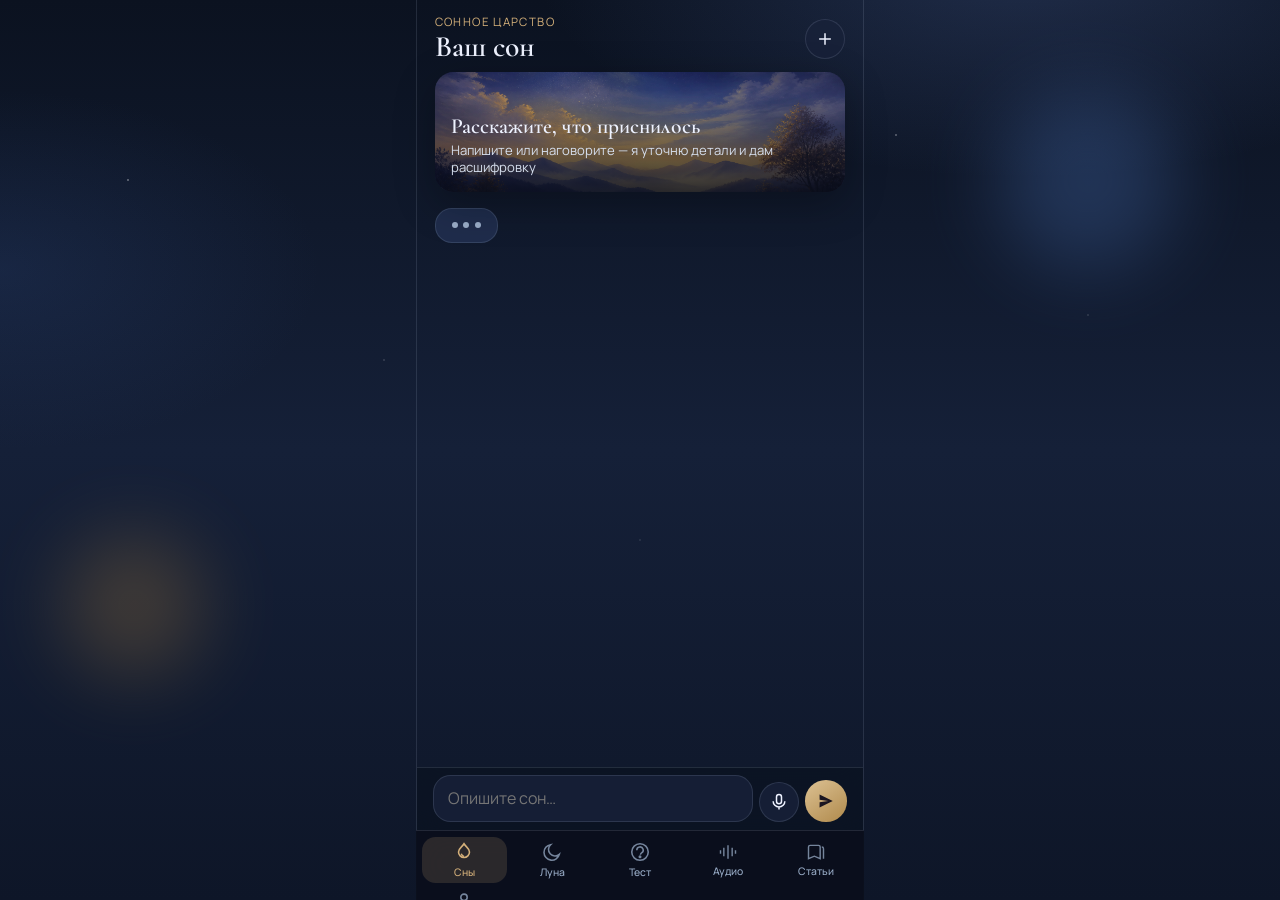
==== index.html @ dc6dcb94 "Add files via upload" ====
<!DOCTYPE html>
<html lang="ru">
<head>
  <meta charset="UTF-8" />
  <meta name="viewport" content="width=device-width, initial-scale=1, viewport-fit=cover" />
  <meta name="theme-color" content="#121a2e" />
  <meta name="description" content="Сонное царство — расшифровка снов, лунный календарь, тесты и советы" />
  <meta name="apple-mobile-web-app-capable" content="yes" />
  <meta name="apple-mobile-web-app-status-bar-style" content="black-translucent" />
  <meta name="apple-mobile-web-app-title" content="Сонное царство" />
  <meta name="yandex-verification" content="ftziq42ld1k3nnz1" />
  <link rel="manifest" href="manifest.json" />
  <link rel="icon" type="image/svg+xml" href="icons/icon.svg" />
  <link rel="icon" type="image/svg+xml" href="icon.svg" />
  <link rel="apple-touch-icon" href="icons/icon-192.png" />
  <link rel="apple-touch-icon" href="icon-192.png" />
  <link rel="preconnect" href="https://fonts.googleapis.com" />
  <link rel="preconnect" href="https://fonts.gstatic.com" crossorigin />
  <link href="https://fonts.googleapis.com/css2?family=Cormorant+Garamond:ital,wght@0,500;0,600;1,500&family=Manrope:wght@400;500;600;700&display=swap" rel="stylesheet" />
  <link rel="stylesheet" href="styles.css" />
  <title>Сонное царство</title>
</head>
<body>
  <!-- Яндекс Дистрибуция: подтверждение площадки -->
  <p class="yandex-verify" hidden>ftziq42ld1k3nnz1</p>
  <div class="sky" aria-hidden="true">
    <div class="glow glow-a"></div>
    <div class="glow glow-b"></div>
    <div class="stars"></div>
  </div>

  <div id="app" class="app">
    <!-- HOME / DREAMS -->
    <section class="view active" id="view-dreams" data-view="dreams">
      <header class="page-head">
        <div>
          <p class="eyebrow">Сонное царство</p>
          <h1 class="page-title">Ваш сон</h1>
        </div>
        <button type="button" class="icon-btn" id="btn-new-dream" aria-label="Новый сон" title="Новый сон">
          <svg viewBox="0 0 24 24" width="20" height="20" fill="none" stroke="currentColor" stroke-width="1.8"><path d="M12 5v14M5 12h14"/></svg>
        </button>
      </header>

      <div class="hero-banner">
        <img src="images/hero-dreams.png" alt="" class="hero-img" onerror="this.onerror=null;this.src='hero-dreams.png'" />
        <div class="hero-copy">
          <h2>Расскажите, что приснилось</h2>
          <p>Напишите или наговорите — я уточню детали и дам расшифровку</p>
        </div>
      </div>

      <div class="chat" id="chat" role="log" aria-live="polite"></div>

      <div class="composer" id="dream-composer">
        <div class="composer-inner">
          <textarea id="input" rows="1" placeholder="Опишите сон…" enterkeyhint="send" autocomplete="off"></textarea>
          <button type="button" class="icon-btn mic" id="btn-mic" aria-label="Голосовой ввод">
            <svg viewBox="0 0 24 24" width="20" height="20" fill="none" stroke="currentColor" stroke-width="1.8">
              <rect x="9" y="3" width="6" height="11" rx="3"/>
              <path d="M5 11a7 7 0 0 0 14 0M12 18v3"/>
            </svg>
          </button>
          <button type="button" class="send" id="btn-send" aria-label="Отправить">
            <svg viewBox="0 0 24 24" width="18" height="18" fill="currentColor"><path d="M3.4 20.6 21 12 3.4 3.4l.1 6.8L15 12 3.5 13.8z"/></svg>
          </button>
        </div>
      </div>
    </section>

    <!-- MOON -->
    <section class="view" id="view-moon" data-view="moon">
      <header class="page-head">
        <div>
          <p class="eyebrow">Сонное царство</p>
          <h1 class="page-title">Луна сегодня</h1>
        </div>
      </header>
      <div class="scroll-pad" id="moon-root"></div>
    </section>

    <!-- QUIZ -->
    <section class="view" id="view-quiz" data-view="quiz">
      <header class="page-head">
        <div>
          <p class="eyebrow">Игра и расчёт</p>
          <h1 class="page-title">Тест и сон</h1>
        </div>
      </header>
      <div class="scroll-pad" id="quiz-root"></div>
    </section>

    <!-- MEDITATIONS -->
    <section class="view" id="view-meditate" data-view="meditate">
      <header class="page-head">
        <div>
          <p class="eyebrow">Звук ко сну</p>
          <h1 class="page-title">Медитации</h1>
        </div>
      </header>
      <div class="scroll-pad" id="meditate-root"></div>
    </section>

    <!-- ARTICLES -->
    <section class="view" id="view-articles" data-view="articles">
      <header class="page-head">
        <div>
          <p class="eyebrow">Полезно знать</p>
          <h1 class="page-title">Статьи</h1>
        </div>
      </header>
      <div class="scroll-pad" id="articles-root"></div>
    </section>

    <!-- PROFILE -->
    <section class="view" id="view-profile" data-view="profile">
      <header class="page-head">
        <div>
          <p class="eyebrow">Настройки</p>
          <h1 class="page-title">Профиль</h1>
        </div>
      </header>
      <div class="scroll-pad" id="profile-root"></div>
    </section>
  </div>

  <nav class="tabbar" aria-label="Главное меню">
    <button type="button" class="tab active" data-nav="dreams" aria-current="page">
      <svg viewBox="0 0 24 24" width="22" height="22" fill="none" stroke="currentColor" stroke-width="1.7"><path d="M12 3c-2 3.5-6 5-6 9a6 6 0 0 0 12 0c0-4-4-5.5-6-9z"/><path d="M9 14c.5 1.5 1.5 2.5 3 3"/></svg>
      <span>Сны</span>
    </button>
    <button type="button" class="tab" data-nav="moon">
      <svg viewBox="0 0 24 24" width="22" height="22" fill="none" stroke="currentColor" stroke-width="1.7"><path d="M20 14.5A8.5 8.5 0 1 1 10.5 4 7 7 0 0 0 20 14.5z"/></svg>
      <span>Луна</span>
    </button>
    <button type="button" class="tab" data-nav="quiz">
      <svg viewBox="0 0 24 24" width="22" height="22" fill="none" stroke="currentColor" stroke-width="1.7"><circle cx="12" cy="12" r="9"/><path d="M8.5 10a3.5 3.5 0 1 1 5.2 3c-.8.6-1.2 1-1.2 2"/><circle cx="12" cy="17.2" r="0.8" fill="currentColor"/></svg>
      <span>Тест</span>
    </button>
    <button type="button" class="tab" data-nav="meditate">
      <svg viewBox="0 0 24 24" width="20" height="20" fill="none" stroke="currentColor" stroke-width="1.7"><path d="M3 10v4M7 7v10M12 4v16M17 7v10M21 10v4"/></svg>
      <span>Аудио</span>
    </button>
    <button type="button" class="tab" data-nav="articles">
      <svg viewBox="0 0 24 24" width="20" height="20" fill="none" stroke="currentColor" stroke-width="1.7"><path d="M5 4h10a2 2 0 0 1 2 2v14l-7-3-7 3V6a2 2 0 0 1 2-2z"/><path d="M19 6h0a2 2 0 0 1 2 2v12"/></svg>
      <span>Статьи</span>
    </button>
    <button type="button" class="tab" data-nav="profile">
      <svg viewBox="0 0 24 24" width="22" height="22" fill="none" stroke="currentColor" stroke-width="1.7"><circle cx="12" cy="8" r="3.5"/><path d="M5 19a7 7 0 0 1 14 0"/></svg>
      <span>Профиль</span>
    </button>
  </nav>

  <div class="toast" id="toast" hidden role="status"></div>
  <div class="sheet" id="sheet" hidden>
    <div class="sheet-backdrop" data-close-sheet></div>
    <div class="sheet-panel" role="dialog" aria-modal="true">
      <div class="sheet-handle"></div>
      <div id="sheet-body"></div>
    </div>
  </div>

  <script>
    (function () {
      var files = [
        ["data/dreams.js", "dreams.js"],
        ["data/articles.js", "articles.js"],
        ["data/affiliates.js", "affiliates.js"],
        ["data/meditations.js", "meditations.js"],
        ["data/quiz.js", "quiz.js"],
        ["data/sleep-calc.js", "sleep-calc.js"],
        ["data/moon-tips.js", "moon-tips.js"],
        ["js/storage.js", "storage.js"],
        ["js/moon.js", "moon.js"],
        ["js/notifications.js", "notifications.js"],
        ["js/engine.js", "engine.js"],
        ["js/app.js", "app.js"]
      ];
      function load(i) {
        if (i >= files.length) return;
        var list = files[i];
        var k = 0;
        function tryNext() {
          if (k >= list.length) return;
          var s = document.createElement("script");
          s.src = list[k++];
          s.onload = function () { load(i + 1); };
          s.onerror = tryNext;
          document.body.appendChild(s);
        }
        tryNext();
      }
      load(0);
    })();
  </script>
</body>
</html>
---- styles.css ----
:root {
  --bg: #0e1526;
  --bg-elev: rgba(24, 34, 58, 0.88);
  --line: rgba(210, 224, 255, 0.12);
  --text: #eef2ff;
  --muted: #9aadc8;
  --accent: #d4b07a;
  --accent-2: #7eb3c9;
  --accent-soft: rgba(212, 176, 122, 0.16);
  --bot: rgba(32, 46, 78, 0.94);
  --user: rgba(212, 176, 122, 0.2);
  --ok: #8fbf9a;
  --danger: #e09a9a;
  --tab-h: 4.35rem;
  --safe-b: env(safe-area-inset-bottom, 0px);
  --safe-t: env(safe-area-inset-top, 0px);
  --font-d: "Cormorant Garamond", Georgia, serif;
  --font-b: "Manrope", "Segoe UI", sans-serif;
  --radius: 1.15rem;
  --shadow: 0 12px 40px rgba(0, 0, 0, 0.28);
}

*, *::before, *::after { box-sizing: border-box; }
html, body { height: 100%; margin: 0; }
body {
  font-family: var(--font-b);
  color: var(--text);
  background: var(--bg);
  overflow: hidden;
}

.sky {
  position: fixed; inset: 0; z-index: -1;
  background:
    radial-gradient(ellipse 70% 45% at 80% -5%, rgba(90, 120, 190, 0.28), transparent 55%),
    radial-gradient(ellipse 50% 40% at 0% 30%, rgba(50, 80, 140, 0.22), transparent 50%),
    linear-gradient(180deg, #0b1220, #152038 50%, #0e1628);
}
.glow {
  position: absolute; border-radius: 50%; filter: blur(40px); opacity: 0.4;
  animation: drift 14s ease-in-out infinite alternate;
}
.glow-a { width: 180px; height: 180px; background: #3d5f9a; top: 10%; right: 8%; }
.glow-b { width: 140px; height: 140px; background: #8a6b3d; bottom: 25%; left: 5%; animation-delay: -4s; }
.stars {
  position: absolute; inset: 0;
  background-image:
    radial-gradient(1.5px 1.5px at 10% 20%, #fff8, transparent),
    radial-gradient(1px 1px at 30% 40%, #fff6, transparent),
    radial-gradient(1.5px 1.5px at 70% 15%, #fff7, transparent),
    radial-gradient(1px 1px at 85% 35%, #fff5, transparent),
    radial-gradient(1px 1px at 50% 60%, #fff4, transparent);
  animation: twinkle 7s ease-in-out infinite alternate;
}
@keyframes twinkle { from { opacity: .5; } to { opacity: 1; } }
@keyframes drift { from { transform: translateY(0); } to { transform: translateY(18px); } }
@keyframes rise { from { opacity: 0; transform: translateY(10px); } to { opacity: 1; transform: none; } }

.app {
  height: 100dvh;
  padding-top: var(--safe-t);
  padding-bottom: calc(var(--tab-h) + var(--safe-b));
  position: relative;
}

.view {
  display: none;
  height: 100%;
  flex-direction: column;
  animation: rise .35s ease;
}
.view.active { display: flex; }

.page-head {
  display: flex; align-items: center; justify-content: space-between;
  gap: 1rem; padding: .85rem 1.1rem .5rem;
}
.eyebrow {
  margin: 0; color: var(--accent); font-size: .72rem;
  letter-spacing: .12em; text-transform: uppercase;
}
.page-title {
  margin: .15rem 0 0; font-family: var(--font-d);
  font-size: 1.85rem; font-weight: 600; line-height: 1.1;
}

.scroll-pad {
  flex: 1; overflow-y: auto; -webkit-overflow-scrolling: touch;
  padding: .4rem 1.1rem 1.5rem;
}

.icon-btn {
  appearance: none; border: 1px solid var(--line); background: var(--bg-elev);
  color: var(--text); width: 2.5rem; height: 2.5rem; border-radius: 50%;
  display: grid; place-items: center; cursor: pointer;
  transition: .15s transform, .2s border-color, .2s background;
}
.icon-btn:active { transform: scale(.96); }
.icon-btn.recording {
  border-color: var(--danger); background: rgba(180,70,70,.25); color: #ffc9c9;
}

.hero-banner {
  position: relative; margin: 0 1.1rem .75rem; border-radius: var(--radius);
  overflow: hidden; min-height: 7.5rem; box-shadow: var(--shadow);
  flex-shrink: 0;
}
.hero-img {
  width: 100%; height: 7.5rem; object-fit: cover; display: block;
  filter: saturate(1.05) brightness(.85);
}
.hero-copy {
  position: absolute; inset: 0; display: flex; flex-direction: column;
  justify-content: flex-end; padding: .9rem 1rem;
  background: linear-gradient(transparent 20%, rgba(8,12,24,.82));
}
.hero-copy h2 {
  margin: 0; font-family: var(--font-d); font-size: 1.35rem; font-weight: 600;
}
.hero-copy p { margin: .2rem 0 0; color: #d5deed; font-size: .82rem; line-height: 1.35; }

.chat {
  flex: 1; overflow-y: auto; padding: .25rem 1.1rem .75rem;
  display: flex; flex-direction: column; gap: .75rem;
}
.msg {
  max-width: min(92%, 34rem); padding: .8rem .95rem; border-radius: 1.05rem;
  line-height: 1.55; font-size: .93rem; white-space: pre-wrap; word-break: break-word;
  animation: rise .3s ease;
}
.msg.bot {
  align-self: flex-start; background: var(--bot); border: 1px solid var(--line);
  border-bottom-left-radius: .3rem;
}
.msg.user {
  align-self: flex-end; background: var(--user);
  border: 1px solid rgba(212,176,122,.28); border-bottom-right-radius: .3rem;
}
.msg.reading {
  border-color: rgba(212,176,122,.4);
  background: linear-gradient(160deg, rgba(42,58,96,.96), rgba(28,40,68,.96));
}
.choice-row {
  display: flex; flex-wrap: wrap; gap: .45rem;
  align-self: flex-start; max-width: min(92%, 34rem);
  animation: rise .3s ease;
}
.choice-btn {
  appearance: none; border: 1px solid rgba(212,176,122,.4);
  background: var(--accent-soft); color: var(--accent);
  border-radius: 999px; padding: .55rem 1rem;
  font: inherit; font-size: .88rem; font-weight: 600; cursor: pointer;
}
.choice-btn:active { transform: scale(.97); }
.dream-art { max-width: min(92%, 34rem); }
.dream-art-img {
  display: block; width: 100%; border-radius: .9rem; margin-top: .45rem;
  aspect-ratio: 1; object-fit: cover;
}
.art-note {
  margin: .55rem 0 0; color: var(--muted); font-size: .75rem;
}
.msg .label {
  display: block; font-family: var(--font-d); color: var(--accent);
  font-size: 1.1rem; margin-bottom: .35rem;
}
.typing {
  align-self: flex-start; display: flex; gap: .35rem; padding: .85rem 1rem;
  background: var(--bot); border: 1px solid var(--line); border-radius: 1.05rem;
}
.typing span {
  width: .38rem; height: .38rem; border-radius: 50%; background: var(--muted);
  animation: bounce 1.2s infinite ease-in-out;
}
.typing span:nth-child(2) { animation-delay: .15s; }
.typing span:nth-child(3) { animation-delay: .3s; }
@keyframes bounce {
  0%,80%,100% { transform: none; opacity: .4; }
  40% { transform: translateY(-4px); opacity: 1; }
}

.composer {
  flex-shrink: 0; padding: .45rem 1rem .55rem;
  border-top: 1px solid var(--line);
  background: rgba(11,18,32,.72); backdrop-filter: blur(12px);
}
.composer-inner {
  display: grid; grid-template-columns: 1fr auto auto; gap: .4rem; align-items: end;
}
#input {
  width: 100%; resize: none; max-height: 7.5rem; min-height: 2.6rem;
  padding: .7rem .85rem; border-radius: 1.1rem; border: 1px solid var(--line);
  background: var(--bg-elev); color: var(--text); font: inherit; outline: none;
}
#input:focus { border-color: rgba(212,176,122,.5); }
.send {
  appearance: none; border: none; width: 2.6rem; height: 2.6rem; border-radius: 50%;
  background: linear-gradient(145deg, #dcc193, #b08a4c); color: #1a1520;
  display: grid; place-items: center; cursor: pointer;
}
.send:disabled { opacity: .45; }

/* Cards */
.card {
  background: var(--bg-elev); border: 1px solid var(--line);
  border-radius: var(--radius); overflow: hidden; margin-bottom: .85rem;
  box-shadow: var(--shadow);
}
.card-media { width: 100%; height: 9.5rem; object-fit: cover; display: block; }
.card-body { padding: 1rem 1.05rem 1.1rem; }
.card-body h3 {
  margin: 0; font-family: var(--font-d); font-size: 1.35rem; font-weight: 600;
}
.card-body p { margin: .4rem 0 0; color: var(--muted); font-size: .88rem; line-height: 1.45; }

.moon-hero {
  display: grid; grid-template-columns: 1fr 1.1fr; gap: .9rem; align-items: center;
}
.moon-hero img {
  width: 100%; aspect-ratio: 1; object-fit: cover; border-radius: 1rem;
}
.stat-grid {
  display: grid; grid-template-columns: 1fr 1fr; gap: .55rem; margin-top: .85rem;
}
.stat {
  background: rgba(255,255,255,.04); border: 1px solid var(--line);
  border-radius: .9rem; padding: .7rem .75rem;
}
.stat b { display: block; font-family: var(--font-d); font-size: 1.2rem; color: var(--accent); }
.stat span { color: var(--muted); font-size: .75rem; }

.tip-list { display: flex; flex-direction: column; gap: .65rem; margin-top: .3rem; }
.tip-item {
  border: 1px solid var(--line); border-radius: 1rem; padding: .85rem .95rem;
  background: rgba(255,255,255,.03);
}
.tip-item .tip-top {
  display: flex; align-items: center; gap: .55rem; margin-bottom: .35rem;
}
.tip-item .tip-ico {
  width: 2rem; height: 2rem; border-radius: .7rem; display: grid; place-items: center;
  background: var(--accent-soft); color: var(--accent); font-size: .95rem;
}
.tip-item strong { font-size: .92rem; }
.tip-item p { margin: 0; color: #c5d0e4; font-size: .86rem; line-height: 1.45; }

.chip-row { display: flex; flex-wrap: wrap; gap: .4rem; margin: .7rem 0 .2rem; }
.chip {
  appearance: none; border: 1px solid var(--line); background: transparent;
  color: var(--muted); border-radius: 999px; padding: .35rem .7rem;
  font: inherit; font-size: .78rem; cursor: pointer;
}
.chip.on {
  background: var(--accent-soft); border-color: rgba(212,176,122,.45); color: var(--accent);
}

.btn {
  appearance: none; border: none; border-radius: 999px; font: inherit;
  font-weight: 600; padding: .75rem 1.2rem; cursor: pointer;
  transition: .15s transform, .2s filter;
}
.btn:active { transform: scale(.98); }
.btn-primary {
  background: linear-gradient(145deg, #dcc193, #b08a4c); color: #1a1520; width: 100%;
}
.btn-ghost {
  background: transparent; border: 1px solid var(--line); color: var(--text); width: 100%;
}
.btn-row { display: grid; gap: .55rem; margin-top: 1rem; }

.option {
  display: block; width: 100%; text-align: left; appearance: none;
  border: 1px solid var(--line); background: rgba(255,255,255,.03);
  color: var(--text); border-radius: 1rem; padding: .85rem 1rem;
  font: inherit; font-size: .9rem; line-height: 1.4; cursor: pointer; margin-bottom: .5rem;
}
.option:hover, .option:focus {
  border-color: rgba(212,176,122,.45); background: var(--accent-soft);
}
.progress {
  height: 4px; background: rgba(255,255,255,.08); border-radius: 99px; overflow: hidden;
  margin: .4rem 0 1rem;
}
.progress > i {
  display: block; height: 100%; width: 0;
  background: linear-gradient(90deg, var(--accent-2), var(--accent));
  transition: width .3s ease;
}
.quiz-q {
  font-family: var(--font-d); font-size: 1.4rem; margin: 0 0 .75rem; font-weight: 600;
}

.article-item {
  display: grid; grid-template-columns: 4.8rem 1fr; gap: .8rem; align-items: center;
  padding: .75rem; border: 1px solid var(--line); border-radius: 1rem;
  background: rgba(255,255,255,.03); margin-bottom: .65rem; cursor: pointer;
  text-align: left; width: 100%; color: inherit; font: inherit; appearance: none;
}
.article-item img {
  width: 4.8rem; height: 4.8rem; object-fit: cover; border-radius: .8rem;
}
.article-item h3 {
  margin: 0; font-size: .98rem; font-family: var(--font-d); font-weight: 600;
}
.article-item p { margin: .25rem 0 0; color: var(--muted); font-size: .78rem; line-height: 1.35; }
.article-item .meta { color: var(--accent); font-size: .7rem; margin-top: .3rem; }

.toggle-row {
  display: flex; align-items: center; justify-content: space-between; gap: 1rem;
  padding: .85rem 0; border-bottom: 1px solid var(--line);
}
.toggle-row:last-child { border-bottom: none; }
.toggle-row .t-label b { display: block; font-size: .92rem; font-weight: 600; }
.toggle-row .t-label span { color: var(--muted); font-size: .78rem; line-height: 1.35; }

.switch {
  position: relative; width: 46px; height: 28px; flex-shrink: 0;
}
.switch input { opacity: 0; width: 0; height: 0; }
.switch em {
  position: absolute; inset: 0; border-radius: 999px; background: rgba(255,255,255,.12);
  border: 1px solid var(--line); cursor: pointer; transition: .2s background;
}
.switch em::after {
  content: ""; position: absolute; width: 20px; height: 20px; border-radius: 50%;
  background: #dfe7f8; top: 3px; left: 3px; transition: .2s transform;
}
.switch input:checked + em { background: rgba(212,176,122,.35); border-color: rgba(212,176,122,.55); }
.switch input:checked + em::after { transform: translateX(18px); background: var(--accent); }

.field {
  width: 100%; margin: .35rem 0 .8rem; padding: .75rem .9rem;
  border-radius: .9rem; border: 1px solid var(--line); background: rgba(255,255,255,.04);
  color: var(--text); font: inherit; outline: none;
}
.field:focus { border-color: rgba(212,176,122,.5); }
.select-row { display: grid; grid-template-columns: 1fr 1fr; gap: .55rem; }

.history-item {
  border: 1px solid var(--line); border-radius: 1rem; padding: .85rem .95rem;
  margin-bottom: .55rem; background: rgba(255,255,255,.03);
}
.history-item time { color: var(--accent); font-size: .72rem; }
.history-item p {
  margin: .35rem 0 0; color: #c8d3e6; font-size: .86rem; line-height: 1.4;
  display: -webkit-box; -webkit-line-clamp: 3; -webkit-box-orient: vertical; overflow: hidden;
}

.tabbar {
  position: fixed; left: 0; right: 0; bottom: 0; z-index: 30;
  height: calc(var(--tab-h) + var(--safe-b));
  padding: .35rem .35rem calc(.35rem + var(--safe-b));
  display: grid; grid-template-columns: repeat(5, 1fr); gap: .15rem;
  background: rgba(10, 15, 28, .92); border-top: 1px solid var(--line);
  backdrop-filter: blur(16px);
}
.tab {
  appearance: none; border: none; background: transparent; color: var(--muted);
  display: flex; flex-direction: column; align-items: center; justify-content: center;
  gap: .15rem; font: inherit; font-size: .65rem; font-weight: 500; cursor: pointer;
  border-radius: .85rem; padding: .25rem 0;
}
.tab svg { opacity: .75; }
.tab.active { color: var(--accent); background: var(--accent-soft); }
.tab.active svg { opacity: 1; }

.toast {
  position: fixed; left: 50%; bottom: calc(var(--tab-h) + var(--safe-b) + 1rem);
  transform: translateX(-50%); z-index: 50;
  background: rgba(20,30,50,.96); border: 1px solid var(--line);
  color: var(--text); padding: .65rem 1rem; border-radius: 999px;
  font-size: .84rem; animation: rise .25s ease; max-width: 90vw; text-align: center;
}

.sheet[hidden] { display: none !important; }
.sheet { position: fixed; inset: 0; z-index: 60; }
.sheet-backdrop { position: absolute; inset: 0; background: rgba(0,0,0,.5); }
.sheet-panel {
  position: absolute; left: 0; right: 0; bottom: 0; max-height: 88dvh;
  overflow-y: auto; background: #152038; border-radius: 1.4rem 1.4rem 0 0;
  border: 1px solid var(--line); padding: .4rem 1.15rem calc(1.2rem + var(--safe-b));
  animation: rise .3s ease;
}
.sheet-handle {
  width: 2.5rem; height: .28rem; border-radius: 99px; background: rgba(255,255,255,.2);
  margin: .45rem auto .9rem;
}
.sheet-panel h2 {
  font-family: var(--font-d); font-size: 1.55rem; margin: 0 0 .6rem;
}
.sheet-panel .article-body p {
  color: #c9d4e8; font-size: .92rem; line-height: 1.6; margin: 0 0 .85rem;
}

.note {
  color: var(--muted); font-size: .78rem; line-height: 1.4; margin: .5rem 0 0;
}

@media (min-width: 720px) {
  .app { max-width: 28rem; margin: 0 auto; border-left: 1px solid var(--line); border-right: 1px solid var(--line); }
  .tabbar { max-width: 28rem; left: 50%; transform: translateX(-50%); }
}
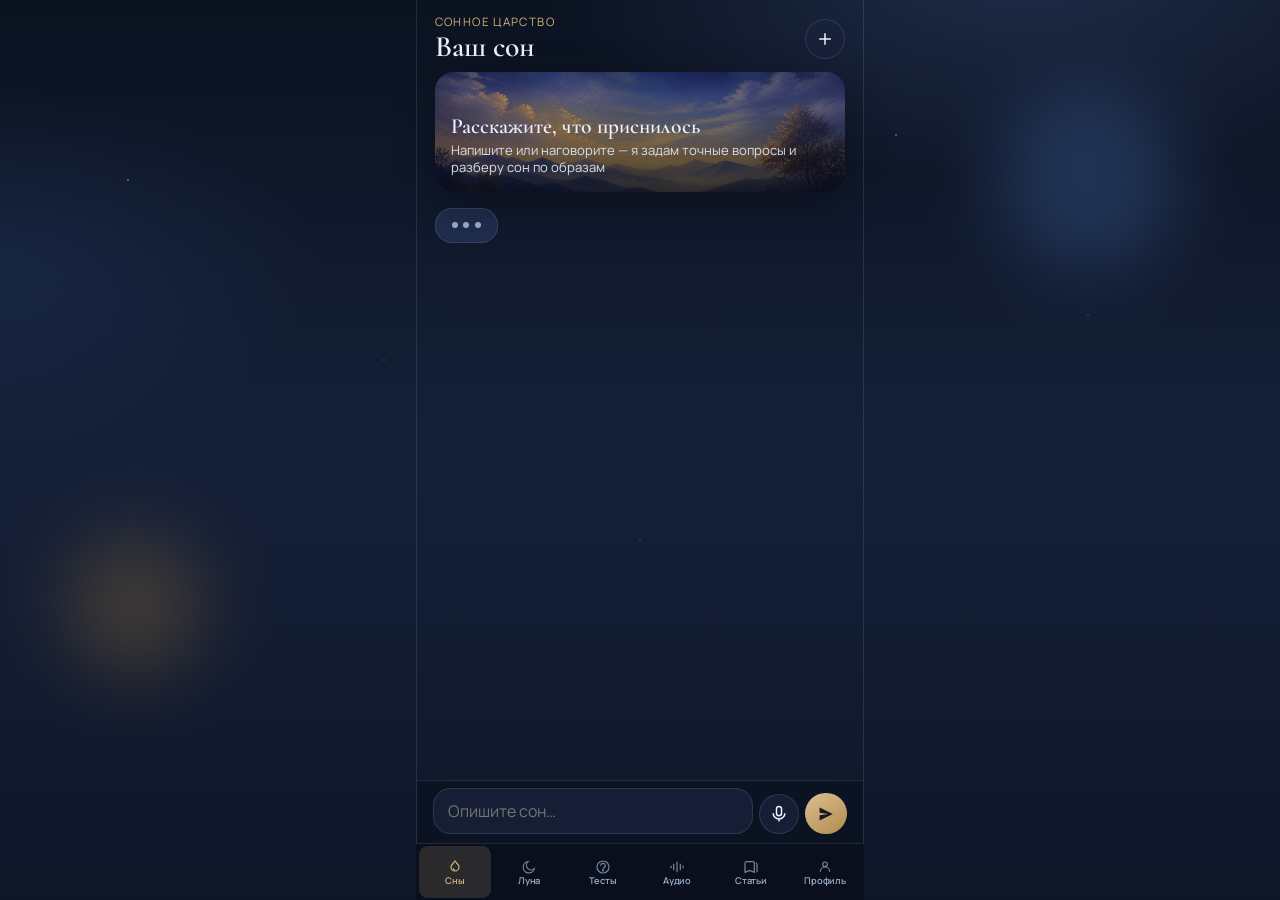
==== commit 086d693f: "Add files via upload" ====
--- a/index.html
+++ b/index.html
@@ -46,7 +46,7 @@
         <img src="images/hero-dreams.png" alt="" class="hero-img" onerror="this.onerror=null;this.src='hero-dreams.png'" />
         <div class="hero-copy">
           <h2>Расскажите, что приснилось</h2>
-          <p>Напишите или наговорите — я уточню детали и дам расшифровку</p>
+          <p>Напишите или наговорите — я задам точные вопросы и разберу сон по образам</p>
         </div>
       </div>
 
@@ -95,7 +95,7 @@
       <header class="page-head">
         <div>
           <p class="eyebrow">Звук ко сну</p>
-          <h1 class="page-title">Медитации</h1>
+          <h1 class="page-title">Аудио</h1>
         </div>
       </header>
       <div class="scroll-pad" id="meditate-root"></div>
@@ -126,27 +126,27 @@
 
   <nav class="tabbar" aria-label="Главное меню">
     <button type="button" class="tab active" data-nav="dreams" aria-current="page">
-      <svg viewBox="0 0 24 24" width="22" height="22" fill="none" stroke="currentColor" stroke-width="1.7"><path d="M12 3c-2 3.5-6 5-6 9a6 6 0 0 0 12 0c0-4-4-5.5-6-9z"/><path d="M9 14c.5 1.5 1.5 2.5 3 3"/></svg>
+      <svg viewBox="0 0 24 24" width="16" height="16" fill="none" stroke="currentColor" stroke-width="1.8"><path d="M12 3c-2 3.5-6 5-6 9a6 6 0 0 0 12 0c0-4-4-5.5-6-9z"/><path d="M9 14c.5 1.5 1.5 2.5 3 3"/></svg>
       <span>Сны</span>
     </button>
     <button type="button" class="tab" data-nav="moon">
-      <svg viewBox="0 0 24 24" width="22" height="22" fill="none" stroke="currentColor" stroke-width="1.7"><path d="M20 14.5A8.5 8.5 0 1 1 10.5 4 7 7 0 0 0 20 14.5z"/></svg>
+      <svg viewBox="0 0 24 24" width="16" height="16" fill="none" stroke="currentColor" stroke-width="1.8"><path d="M20 14.5A8.5 8.5 0 1 1 10.5 4 7 7 0 0 0 20 14.5z"/></svg>
       <span>Луна</span>
     </button>
     <button type="button" class="tab" data-nav="quiz">
-      <svg viewBox="0 0 24 24" width="22" height="22" fill="none" stroke="currentColor" stroke-width="1.7"><circle cx="12" cy="12" r="9"/><path d="M8.5 10a3.5 3.5 0 1 1 5.2 3c-.8.6-1.2 1-1.2 2"/><circle cx="12" cy="17.2" r="0.8" fill="currentColor"/></svg>
-      <span>Тест</span>
+      <svg viewBox="0 0 24 24" width="16" height="16" fill="none" stroke="currentColor" stroke-width="1.8"><circle cx="12" cy="12" r="9"/><path d="M8.5 10a3.5 3.5 0 1 1 5.2 3c-.8.6-1.2 1-1.2 2"/><circle cx="12" cy="17.2" r="0.8" fill="currentColor"/></svg>
+      <span>Тесты</span>
     </button>
     <button type="button" class="tab" data-nav="meditate">
-      <svg viewBox="0 0 24 24" width="20" height="20" fill="none" stroke="currentColor" stroke-width="1.7"><path d="M3 10v4M7 7v10M12 4v16M17 7v10M21 10v4"/></svg>
+      <svg viewBox="0 0 24 24" width="16" height="16" fill="none" stroke="currentColor" stroke-width="1.8"><path d="M3 10v4M7 7v10M12 4v16M17 7v10M21 10v4"/></svg>
       <span>Аудио</span>
     </button>
     <button type="button" class="tab" data-nav="articles">
-      <svg viewBox="0 0 24 24" width="20" height="20" fill="none" stroke="currentColor" stroke-width="1.7"><path d="M5 4h10a2 2 0 0 1 2 2v14l-7-3-7 3V6a2 2 0 0 1 2-2z"/><path d="M19 6h0a2 2 0 0 1 2 2v12"/></svg>
+      <svg viewBox="0 0 24 24" width="16" height="16" fill="none" stroke="currentColor" stroke-width="1.8"><path d="M5 4h10a2 2 0 0 1 2 2v14l-7-3-7 3V6a2 2 0 0 1 2-2z"/><path d="M19 6h0a2 2 0 0 1 2 2v12"/></svg>
       <span>Статьи</span>
     </button>
     <button type="button" class="tab" data-nav="profile">
-      <svg viewBox="0 0 24 24" width="22" height="22" fill="none" stroke="currentColor" stroke-width="1.7"><circle cx="12" cy="8" r="3.5"/><path d="M5 19a7 7 0 0 1 14 0"/></svg>
+      <svg viewBox="0 0 24 24" width="16" height="16" fill="none" stroke="currentColor" stroke-width="1.8"><circle cx="12" cy="8" r="3.5"/><path d="M5 19a7 7 0 0 1 14 0"/></svg>
       <span>Профиль</span>
     </button>
   </nav>
--- a/styles.css
+++ b/styles.css
@@ -11,7 +11,7 @@
   --user: rgba(212, 176, 122, 0.2);
   --ok: #8fbf9a;
   --danger: #e09a9a;
-  --tab-h: 4.35rem;
+  --tab-h: 3.55rem;
   --safe-b: env(safe-area-inset-bottom, 0px);
   --safe-t: env(safe-area-inset-top, 0px);
   --font-d: "Cormorant Garamond", Georgia, serif;
@@ -164,6 +164,29 @@
   display: block; font-family: var(--font-d); color: var(--accent);
   font-size: 1.1rem; margin-bottom: .35rem;
 }
+.msg.reading { padding: .9rem 1rem 1rem; }
+.msg.reading .read-lead {
+  margin: 0 0 .75rem; color: #e8eefc; font-size: .95rem; line-height: 1.55;
+}
+.msg.reading .read-card {
+  margin: 0 0 .55rem; padding: .65rem .75rem;
+  background: rgba(255,255,255,.04); border: 1px solid rgba(212,176,122,.22);
+  border-radius: .75rem;
+}
+.msg.reading .read-kicker {
+  display: block; color: var(--accent); font-size: .72rem;
+  letter-spacing: .08em; text-transform: uppercase; margin-bottom: .3rem;
+}
+.msg.reading .read-card p,
+.msg.reading .read-sec p { margin: 0; color: #dce4f4; font-size: .9rem; line-height: 1.5; }
+.msg.reading .read-sec { margin: .7rem 0 0; }
+.msg.reading .read-sec h4 {
+  margin: 0 0 .3rem; font-family: var(--font-d); font-size: 1.05rem;
+  font-weight: 600; color: var(--accent-2);
+}
+.msg.reading .read-note {
+  margin: .75rem 0 0; color: var(--muted); font-size: .75rem; line-height: 1.4;
+}
 .typing {
   align-self: flex-start; display: flex; gap: .35rem; padding: .85rem 1rem;
   background: var(--bot); border: 1px solid var(--line); border-radius: 1.05rem;
@@ -349,18 +372,26 @@
 .tabbar {
   position: fixed; left: 0; right: 0; bottom: 0; z-index: 30;
   height: calc(var(--tab-h) + var(--safe-b));
-  padding: .35rem .35rem calc(.35rem + var(--safe-b));
-  display: grid; grid-template-columns: repeat(5, 1fr); gap: .15rem;
-  background: rgba(10, 15, 28, .92); border-top: 1px solid var(--line);
+  padding: .12rem .18rem calc(.12rem + var(--safe-b));
+  display: grid; grid-template-columns: repeat(6, minmax(0, 1fr));
+  gap: .1rem;
+  background: rgba(10, 15, 28, .94); border-top: 1px solid var(--line);
   backdrop-filter: blur(16px);
+  overflow: hidden;
 }
 .tab {
   appearance: none; border: none; background: transparent; color: var(--muted);
   display: flex; flex-direction: column; align-items: center; justify-content: center;
-  gap: .15rem; font: inherit; font-size: .65rem; font-weight: 500; cursor: pointer;
-  border-radius: .85rem; padding: .25rem 0;
-}
-.tab svg { opacity: .75; }
+  gap: .06rem; font: inherit; font-size: .58rem; font-weight: 600; cursor: pointer;
+  border-radius: .55rem; padding: .12rem .04rem;
+  min-width: 0; letter-spacing: -.02em; line-height: 1.05;
+}
+.tab span {
+  display: block; width: 100%; text-align: center;
+  overflow: hidden; line-height: 1.08;
+  hyphens: auto; -webkit-hyphens: auto;
+}
+.tab svg { opacity: .75; width: 16px; height: 16px; flex-shrink: 0; }
 .tab.active { color: var(--accent); background: var(--accent-soft); }
 .tab.active svg { opacity: 1; }
 
@@ -392,6 +423,56 @@
   color: #c9d4e8; font-size: .92rem; line-height: 1.6; margin: 0 0 .85rem;
 }
 
+.picks { margin: 1.1rem 0 .4rem; }
+.pick-card {
+  border: 1px solid var(--line); border-radius: 1rem;
+  padding: .85rem .95rem; margin-top: .55rem;
+  background: rgba(212, 176, 122, 0.08);
+}
+.pick-card b { display: block; font-size: .92rem; }
+.pick-card p { margin: .35rem 0 0; color: var(--muted); font-size: .8rem; line-height: 1.4; }
+.pick-link { display: block; text-align: center; text-decoration: none; margin-top: .75rem; }
+.pick-disc { margin-top: .8rem; }
+
+.med-card {
+  border: 1px solid var(--line); border-radius: var(--radius);
+  padding: .95rem 1rem; margin: 0 1.1rem .7rem;
+  background: var(--bg-elev); backdrop-filter: blur(12px);
+}
+.med-meta {
+  display: flex; justify-content: space-between; gap: .5rem;
+  color: var(--accent); font-size: .72rem; letter-spacing: .06em; text-transform: uppercase;
+}
+.med-card h3 {
+  font-family: var(--font-d); font-size: 1.25rem; margin: .4rem 0 .25rem; font-weight: 600;
+}
+.med-card p { margin: 0; color: var(--muted); font-size: .82rem; line-height: 1.4; }
+.med-frame {
+  position: relative; width: 100%; margin: .75rem 0 .35rem;
+  aspect-ratio: 16 / 9; border-radius: .85rem; overflow: hidden;
+  background: #0a1020;
+}
+.med-frame iframe { position: absolute; inset: 0; width: 100%; height: 100%; border: 0; }
+.med-wait {
+  margin: .75rem 0 .35rem !important; padding: .7rem .8rem;
+  border: 1px dashed var(--line); border-radius: .85rem;
+}
+.med-card .btn { width: 100%; margin-top: .45rem; }
+
+.calc-list { list-style: none; margin: 1rem 0 0; padding: 0; }
+.calc-row {
+  display: flex; flex-direction: column; gap: .15rem;
+  border: 1px solid var(--line); border-radius: .9rem;
+  padding: .75rem .9rem; margin-bottom: .45rem;
+  background: rgba(255,255,255,.03);
+}
+.calc-row b { font-size: 1.15rem; letter-spacing: .04em; }
+.calc-row span { color: var(--muted); font-size: .78rem; }
+.calc-row.in {
+  border-color: rgba(212, 176, 122, .45);
+  background: var(--accent-soft);
+}
+
 .note {
   color: var(--muted); font-size: .78rem; line-height: 1.4; margin: .5rem 0 0;
 }
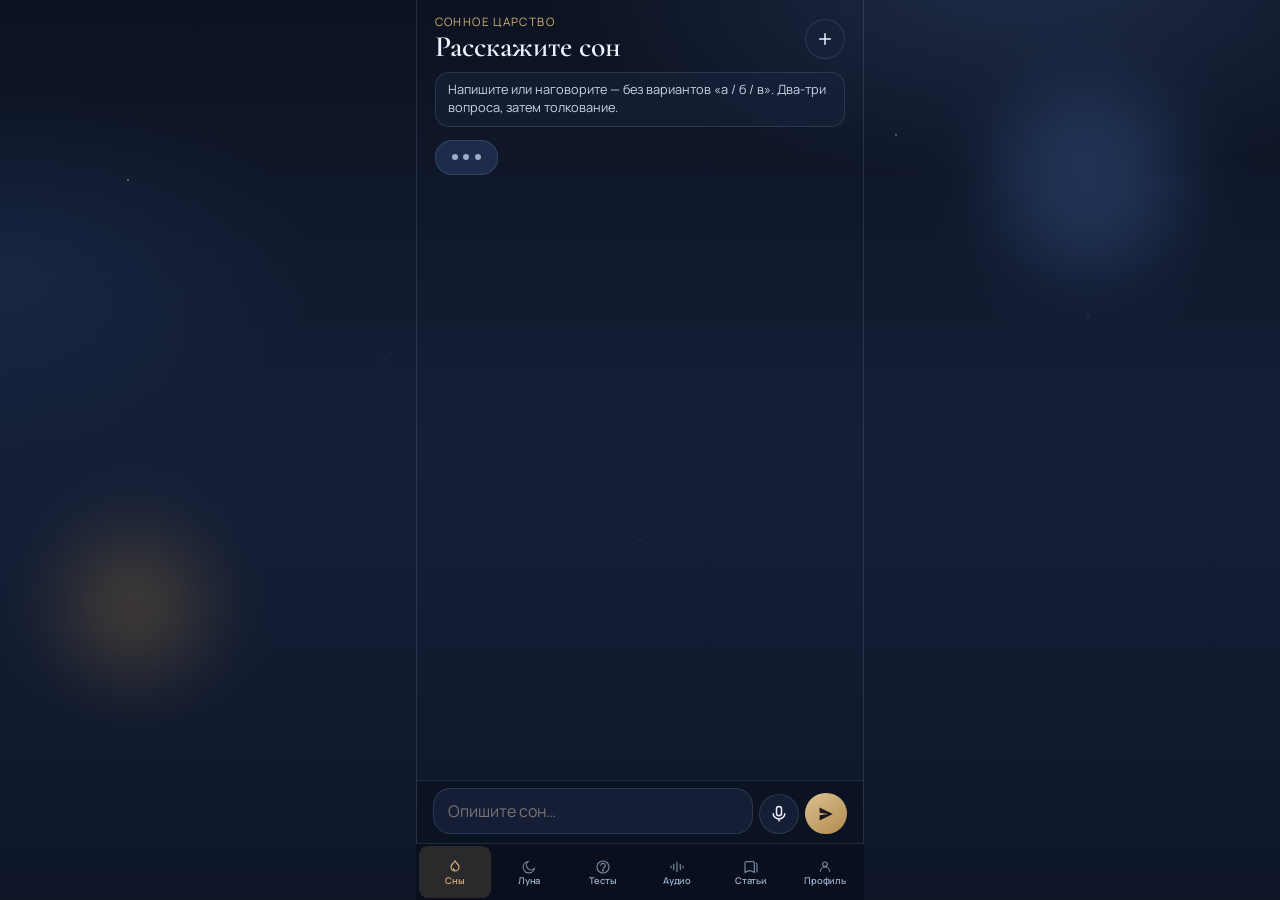
==== commit 26243aaa: "Add files via upload" ====
--- a/index.html
+++ b/index.html
@@ -4,7 +4,7 @@
   <meta charset="UTF-8" />
   <meta name="viewport" content="width=device-width, initial-scale=1, viewport-fit=cover" />
   <meta name="theme-color" content="#121a2e" />
-  <meta name="description" content="Сонное царство — расшифровка снов, лунный календарь, тесты и советы" />
+  <meta name="description" content="Сонное царство — расскажите сон, получите толкование, послушайте практику ко сну" />
   <meta name="apple-mobile-web-app-capable" content="yes" />
   <meta name="apple-mobile-web-app-status-bar-style" content="black-translucent" />
   <meta name="apple-mobile-web-app-title" content="Сонное царство" />
@@ -35,20 +35,14 @@
       <header class="page-head">
         <div>
           <p class="eyebrow">Сонное царство</p>
-          <h1 class="page-title">Ваш сон</h1>
+          <h1 class="page-title">Расскажите сон</h1>
         </div>
         <button type="button" class="icon-btn" id="btn-new-dream" aria-label="Новый сон" title="Новый сон">
           <svg viewBox="0 0 24 24" width="20" height="20" fill="none" stroke="currentColor" stroke-width="1.8"><path d="M12 5v14M5 12h14"/></svg>
         </button>
       </header>
 
-      <div class="hero-banner">
-        <img src="images/hero-dreams.png" alt="" class="hero-img" onerror="this.onerror=null;this.src='hero-dreams.png'" />
-        <div class="hero-copy">
-          <h2>Расскажите, что приснилось</h2>
-          <p>Напишите или наговорите — я задам точные вопросы и разберу сон по образам</p>
-        </div>
-      </div>
+      <p class="dream-hint" id="dream-hint">Напишите или наговорите — без вариантов «а / б / в». Два-три вопроса, затем толкование.</p>
 
       <div class="chat" id="chat" role="log" aria-live="polite"></div>
 
@@ -83,8 +77,8 @@
     <section class="view" id="view-quiz" data-view="quiz">
       <header class="page-head">
         <div>
-          <p class="eyebrow">Игра и расчёт</p>
-          <h1 class="page-title">Тест и сон</h1>
+          <p class="eyebrow">Ритм и игра</p>
+          <h1 class="page-title">Когда спать</h1>
         </div>
       </header>
       <div class="scroll-pad" id="quiz-root"></div>
--- a/styles.css
+++ b/styles.css
@@ -100,24 +100,14 @@
   border-color: var(--danger); background: rgba(180,70,70,.25); color: #ffc9c9;
 }
 
-.hero-banner {
-  position: relative; margin: 0 1.1rem .75rem; border-radius: var(--radius);
-  overflow: hidden; min-height: 7.5rem; box-shadow: var(--shadow);
+.dream-hint {
+  margin: 0 1.1rem .55rem; padding: .55rem .8rem;
+  border: 1px solid var(--line); border-radius: .85rem;
+  background: rgba(24, 34, 58, 0.65);
+  color: #c8d3e6; font-size: .8rem; line-height: 1.4;
   flex-shrink: 0;
 }
-.hero-img {
-  width: 100%; height: 7.5rem; object-fit: cover; display: block;
-  filter: saturate(1.05) brightness(.85);
-}
-.hero-copy {
-  position: absolute; inset: 0; display: flex; flex-direction: column;
-  justify-content: flex-end; padding: .9rem 1rem;
-  background: linear-gradient(transparent 20%, rgba(8,12,24,.82));
-}
-.hero-copy h2 {
-  margin: 0; font-family: var(--font-d); font-size: 1.35rem; font-weight: 600;
-}
-.hero-copy p { margin: .2rem 0 0; color: #d5deed; font-size: .82rem; line-height: 1.35; }
+.dream-hint[hidden] { display: none !important; }
 
 .chat {
   flex: 1; overflow-y: auto; padding: .25rem 1.1rem .75rem;
@@ -152,6 +142,12 @@
   font: inherit; font-size: .88rem; font-weight: 600; cursor: pointer;
 }
 .choice-btn:active { transform: scale(.97); }
+.share-row {
+  display: flex; flex-wrap: wrap; gap: .4rem;
+  align-self: flex-start; max-width: min(92%, 34rem);
+  animation: rise .3s ease;
+}
+.share-row .btn { padding: .45rem .8rem; font-size: .8rem; }
 .dream-art { max-width: min(92%, 34rem); }
 .dream-art-img {
   display: block; width: 100%; border-radius: .9rem; margin-top: .45rem;
@@ -360,14 +356,34 @@
 .select-row { display: grid; grid-template-columns: 1fr 1fr; gap: .55rem; }
 
 .history-item {
+  display: block; width: 100%; text-align: left;
+  appearance: none; font: inherit; color: inherit;
   border: 1px solid var(--line); border-radius: 1rem; padding: .85rem .95rem;
-  margin-bottom: .55rem; background: rgba(255,255,255,.03);
+  margin-bottom: .55rem; background: rgba(255,255,255,.03); cursor: pointer;
 }
 .history-item time { color: var(--accent); font-size: .72rem; }
 .history-item p {
   margin: .35rem 0 0; color: #c8d3e6; font-size: .86rem; line-height: 1.4;
-  display: -webkit-box; -webkit-line-clamp: 3; -webkit-box-orient: vertical; overflow: hidden;
-}
+  display: -webkit-box; -webkit-line-clamp: 2; -webkit-box-orient: vertical; overflow: hidden;
+}
+.history-tags {
+  display: flex; flex-wrap: wrap; gap: .25rem; margin-top: .45rem;
+}
+.history-tags span {
+  font-size: .68rem; color: var(--accent); border: 1px solid rgba(212,176,122,.3);
+  border-radius: 999px; padding: .12rem .45rem;
+}
+.freq-box {
+  margin: .7rem 0 .9rem; padding: .7rem .8rem;
+  border: 1px solid var(--line); border-radius: .9rem;
+  background: rgba(255,255,255,.03);
+}
+.freq-box b { display: block; font-size: .82rem; margin-bottom: .4rem; }
+.install-steps {
+  margin: .55rem 0 0; padding-left: 1.15rem; color: #c8d3e6;
+  font-size: .84rem; line-height: 1.5;
+}
+.install-steps li { margin: .2rem 0; }
 
 .tabbar {
   position: fixed; left: 0; right: 0; bottom: 0; z-index: 30;
@@ -436,7 +452,7 @@
 
 .med-card {
   border: 1px solid var(--line); border-radius: var(--radius);
-  padding: .95rem 1rem; margin: 0 1.1rem .7rem;
+  padding: .95rem 1rem; margin: 0 0 .7rem;
   background: var(--bg-elev); backdrop-filter: blur(12px);
 }
 .med-meta {
@@ -458,6 +474,19 @@
   border: 1px dashed var(--line); border-radius: .85rem;
 }
 .med-card .btn { width: 100%; margin-top: .45rem; }
+.med-soon {
+  padding: .75rem .9rem; opacity: .92;
+  background: rgba(24, 34, 58, 0.55);
+}
+.med-soon h3 { font-size: 1.05rem; margin: .2rem 0 .15rem; }
+.soon-badge {
+  display: inline-block; font-size: .68rem; letter-spacing: .08em;
+  text-transform: uppercase; color: var(--accent);
+  border: 1px solid rgba(212,176,122,.35); border-radius: 999px;
+  padding: .12rem .5rem;
+}
+.soon-list { margin: 1.1rem 0 .35rem; padding: 0 0 0 .1rem; }
+.soon-list .eyebrow { margin-bottom: .45rem; }
 
 .calc-list { list-style: none; margin: 1rem 0 0; padding: 0; }
 .calc-row {
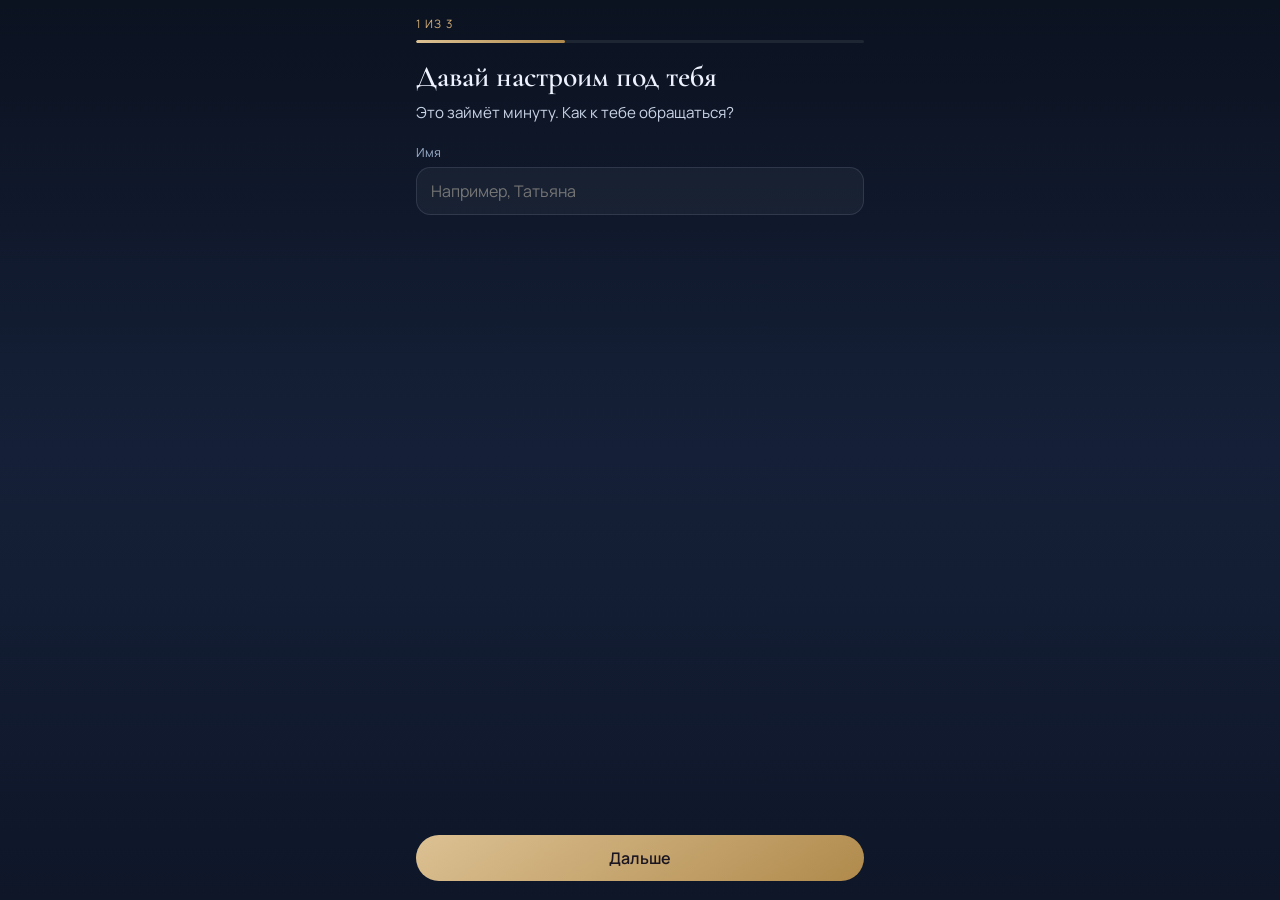
==== commit 8b6d697a: "Update Сонное царство: onboarding, numbers, home showcase. Add vedic numerology cards and a 4-tab la" ====
--- a/index.html
+++ b/index.html
@@ -4,7 +4,7 @@
   <meta charset="UTF-8" />
   <meta name="viewport" content="width=device-width, initial-scale=1, viewport-fit=cover" />
   <meta name="theme-color" content="#121a2e" />
-  <meta name="description" content="Сонное царство — расскажите сон, получите толкование, послушайте практику ко сну" />
+  <meta name="description" content="Сонное царство — толкование снов, числа по дате рождения, луна и практики ко сну" />
   <meta name="apple-mobile-web-app-capable" content="yes" />
   <meta name="apple-mobile-web-app-status-bar-style" content="black-translucent" />
   <meta name="apple-mobile-web-app-title" content="Сонное царство" />
@@ -21,7 +21,6 @@
   <title>Сонное царство</title>
 </head>
 <body>
-  <!-- Яндекс Дистрибуция: подтверждение площадки -->
   <p class="yandex-verify" hidden>ftziq42ld1k3nnz1</p>
   <div class="sky" aria-hidden="true">
     <div class="glow glow-a"></div>
@@ -29,9 +28,30 @@
     <div class="stars"></div>
   </div>
 
+  <!-- Онбординг как у Софии: имя → дата → приоритет → награда -->
+  <div id="onboarding" class="onboarding" hidden>
+    <div class="onboarding-inner">
+      <p class="ob-step" id="ob-step">1 из 3</p>
+      <div class="ob-progress"><i id="ob-bar"></i></div>
+      <div id="ob-body"></div>
+      <button type="button" class="btn btn-primary ob-next" id="ob-next">Дальше</button>
+    </div>
+  </div>
+
   <div id="app" class="app">
-    <!-- HOME / DREAMS -->
-    <section class="view active" id="view-dreams" data-view="dreams">
+    <!-- ГЛАВНАЯ / витрина -->
+    <section class="view active" id="view-home" data-view="home">
+      <header class="page-head">
+        <div>
+          <p class="eyebrow">Сонное царство</p>
+          <h1 class="page-title" id="home-hello">Здравствуй</h1>
+        </div>
+      </header>
+      <div class="scroll-pad" id="home-root"></div>
+    </section>
+
+    <!-- СНЫ / чат -->
+    <section class="view" id="view-dreams" data-view="dreams">
       <header class="page-head">
         <div>
           <p class="eyebrow">Сонное царство</p>
@@ -62,7 +82,18 @@
       </div>
     </section>
 
-    <!-- MOON -->
+    <!-- ЧИСЛА -->
+    <section class="view" id="view-numbers" data-view="numbers">
+      <header class="page-head">
+        <div>
+          <p class="eyebrow">По дате рождения</p>
+          <h1 class="page-title">Твои числа</h1>
+        </div>
+      </header>
+      <div class="scroll-pad" id="numbers-root"></div>
+    </section>
+
+    <!-- ЛУНА (из меню убрана — вход с главной) -->
     <section class="view" id="view-moon" data-view="moon">
       <header class="page-head">
         <div>
@@ -77,8 +108,8 @@
     <section class="view" id="view-quiz" data-view="quiz">
       <header class="page-head">
         <div>
-          <p class="eyebrow">Ритм и игра</p>
-          <h1 class="page-title">Когда спать</h1>
+          <p class="eyebrow">Польза на вечер</p>
+          <h1 class="page-title">Тесты</h1>
         </div>
       </header>
       <div class="scroll-pad" id="quiz-root"></div>
@@ -119,25 +150,17 @@
   </div>
 
   <nav class="tabbar" aria-label="Главное меню">
-    <button type="button" class="tab active" data-nav="dreams" aria-current="page">
+    <button type="button" class="tab active" data-nav="home" aria-current="page">
+      <svg viewBox="0 0 24 24" width="16" height="16" fill="none" stroke="currentColor" stroke-width="1.8"><path d="M4 11.5 12 5l8 6.5V20a1 1 0 0 1-1 1h-4.5v-5.5h-5V21H5a1 1 0 0 1-1-1z"/></svg>
+      <span>Главная</span>
+    </button>
+    <button type="button" class="tab" data-nav="dreams">
       <svg viewBox="0 0 24 24" width="16" height="16" fill="none" stroke="currentColor" stroke-width="1.8"><path d="M12 3c-2 3.5-6 5-6 9a6 6 0 0 0 12 0c0-4-4-5.5-6-9z"/><path d="M9 14c.5 1.5 1.5 2.5 3 3"/></svg>
       <span>Сны</span>
     </button>
-    <button type="button" class="tab" data-nav="moon">
-      <svg viewBox="0 0 24 24" width="16" height="16" fill="none" stroke="currentColor" stroke-width="1.8"><path d="M20 14.5A8.5 8.5 0 1 1 10.5 4 7 7 0 0 0 20 14.5z"/></svg>
-      <span>Луна</span>
-    </button>
-    <button type="button" class="tab" data-nav="quiz">
-      <svg viewBox="0 0 24 24" width="16" height="16" fill="none" stroke="currentColor" stroke-width="1.8"><circle cx="12" cy="12" r="9"/><path d="M8.5 10a3.5 3.5 0 1 1 5.2 3c-.8.6-1.2 1-1.2 2"/><circle cx="12" cy="17.2" r="0.8" fill="currentColor"/></svg>
-      <span>Тесты</span>
-    </button>
-    <button type="button" class="tab" data-nav="meditate">
-      <svg viewBox="0 0 24 24" width="16" height="16" fill="none" stroke="currentColor" stroke-width="1.8"><path d="M3 10v4M7 7v10M12 4v16M17 7v10M21 10v4"/></svg>
-      <span>Аудио</span>
-    </button>
-    <button type="button" class="tab" data-nav="articles">
-      <svg viewBox="0 0 24 24" width="16" height="16" fill="none" stroke="currentColor" stroke-width="1.8"><path d="M5 4h10a2 2 0 0 1 2 2v14l-7-3-7 3V6a2 2 0 0 1 2-2z"/><path d="M19 6h0a2 2 0 0 1 2 2v12"/></svg>
-      <span>Статьи</span>
+    <button type="button" class="tab" data-nav="numbers">
+      <svg viewBox="0 0 24 24" width="16" height="16" fill="none" stroke="currentColor" stroke-width="1.8"><circle cx="12" cy="12" r="8.5"/><path d="M12 7v5l3 2"/></svg>
+      <span>Числа</span>
     </button>
     <button type="button" class="tab" data-nav="profile">
       <svg viewBox="0 0 24 24" width="16" height="16" fill="none" stroke="currentColor" stroke-width="1.8"><circle cx="12" cy="8" r="3.5"/><path d="M5 19a7 7 0 0 1 14 0"/></svg>
@@ -164,10 +187,12 @@
         ["data/quiz.js", "quiz.js"],
         ["data/sleep-calc.js", "sleep-calc.js"],
         ["data/moon-tips.js", "moon-tips.js"],
+        ["data/numerology.js", "numerology.js"],
         ["js/storage.js", "storage.js"],
         ["js/moon.js", "moon.js"],
         ["js/notifications.js", "notifications.js"],
         ["js/engine.js", "engine.js"],
+        ["js/numerology.js", "numerology-engine.js"],
         ["js/app.js", "app.js"]
       ];
       function load(i) {
--- a/styles.css
+++ b/styles.css
@@ -308,6 +308,15 @@
 .quiz-q {
   font-family: var(--font-d); font-size: 1.4rem; margin: 0 0 .75rem; font-weight: 600;
 }
+.quiz-last {
+  margin: .55rem 0 0; color: var(--accent); font-size: .78rem; line-height: 1.35;
+}
+.quiz-extra {
+  margin: .85rem 0 0; padding: .7rem .8rem;
+  border: 1px dashed rgba(212,176,122,.35); border-radius: .85rem;
+}
+.quiz-extra b { display: block; font-size: .8rem; color: var(--accent); margin-bottom: .3rem; }
+.quiz-extra p { margin: 0; }
 
 .article-item {
   display: grid; grid-template-columns: 4.8rem 1fr; gap: .8rem; align-items: center;
@@ -436,10 +445,17 @@
   font-family: var(--font-d); font-size: 1.55rem; margin: 0 0 .6rem;
 }
 .sheet-panel .article-body p {
-  color: #c9d4e8; font-size: .92rem; line-height: 1.6; margin: 0 0 .85rem;
-}
+  color: #c9d4e8; font-size: .95rem; line-height: 1.65; margin: 0 0 1rem;
+}
+.sheet-panel .article-h {
+  font-family: var(--font-d); font-size: 1.18rem; font-weight: 600;
+  margin: 1.35rem 0 .55rem; color: #f3e6c8;
+}
+.sheet-panel .article-h:first-child { margin-top: 0; }
 
 .picks { margin: 1.1rem 0 .4rem; }
+.shop-block { margin: 0 0 1.1rem; }
+.shop-lead { margin: .35rem 0 .15rem; color: var(--muted); font-size: .82rem; line-height: 1.45; }
 .pick-card {
   border: 1px solid var(--line); border-radius: 1rem;
   padding: .85rem .95rem; margin-top: .55rem;
@@ -506,7 +522,121 @@
   color: var(--muted); font-size: .78rem; line-height: 1.4; margin: .5rem 0 0;
 }
 
+/* Onboarding */
+.onboarding {
+  position: fixed; inset: 0; z-index: 40;
+  background: linear-gradient(180deg, #0b1220, #152038 50%, #0e1628);
+  padding: calc(var(--safe-t) + 1rem) 1.15rem calc(var(--safe-b) + 1.2rem);
+  display: flex; flex-direction: column;
+}
+.onboarding[hidden] { display: none !important; }
+.onboarding-inner {
+  max-width: 28rem; margin: 0 auto; width: 100%;
+  flex: 1; display: flex; flex-direction: column; min-height: 0;
+}
+.ob-step {
+  margin: 0; color: var(--accent); font-size: .72rem;
+  letter-spacing: .12em; text-transform: uppercase;
+}
+.ob-progress {
+  height: 3px; border-radius: 99px; background: rgba(255,255,255,.08);
+  margin: .55rem 0 1.1rem; overflow: hidden;
+}
+.ob-progress i {
+  display: block; height: 100%; width: 33%;
+  background: linear-gradient(90deg, #dcc193, #b08a4c);
+  border-radius: 99px; transition: width .25s ease;
+}
+#ob-body { flex: 1; overflow-y: auto; }
+#ob-body h2 {
+  margin: 0 0 .45rem; font-family: var(--font-d);
+  font-size: 1.85rem; font-weight: 600; line-height: 1.15;
+}
+.ob-lead { margin: 0 0 1rem; color: #c8d3e6; font-size: .95rem; line-height: 1.45; }
+.ob-next { width: 100%; margin-top: 1rem; flex-shrink: 0; }
+.ob-reward { margin: .6rem 0 1rem; }
+
+/* Home / numbers */
+.install-banner {
+  display: grid; grid-template-columns: 1fr auto auto; gap: .45rem; align-items: center;
+  margin-bottom: .85rem; padding: .75rem .85rem;
+  border: 1px solid rgba(212,176,122,.3); border-radius: var(--radius);
+  background: var(--accent-soft);
+}
+.install-banner b { display: block; font-size: .88rem; }
+.install-banner span { display: block; color: var(--muted); font-size: .75rem; line-height: 1.35; margin-top: .15rem; }
+.install-banner .icon-btn { width: 2rem; height: 2rem; font-size: 1.1rem; }
+
+.num-hero {
+  margin-bottom: .85rem; padding: 1.15rem 1.1rem 1.2rem;
+  border-radius: var(--radius); border: 1px solid rgba(212,176,122,.28);
+  background:
+    radial-gradient(ellipse 80% 60% at 90% 0%, rgba(212,176,122,.18), transparent 55%),
+    linear-gradient(160deg, rgba(42,58,96,.96), rgba(22,32,56,.98));
+  box-shadow: var(--shadow);
+}
+.num-kicker {
+  margin: 0; color: var(--accent); font-size: .72rem;
+  letter-spacing: .1em; text-transform: uppercase;
+}
+.num-big {
+  font-family: var(--font-d); font-size: 3.4rem; font-weight: 600;
+  line-height: 1; margin: .35rem 0 .15rem; color: var(--text);
+}
+.num-hero h3 {
+  margin: 0; font-family: var(--font-d); font-size: 1.45rem; font-weight: 600;
+}
+.num-hero p { margin: .4rem 0 0; color: #d5deef; font-size: .92rem; line-height: 1.45; }
+.num-chips { display: flex; flex-wrap: wrap; gap: .4rem; margin: .75rem 0 .9rem; }
+.num-chips span {
+  font-size: .72rem; color: var(--accent);
+  border: 1px solid rgba(212,176,122,.35); border-radius: 999px;
+  padding: .25rem .65rem; background: rgba(0,0,0,.15);
+}
+.num-hero .btn { width: 100%; }
+
+.home-ask .btn { margin-top: .85rem; width: 100%; }
+.home-grid {
+  display: grid; grid-template-columns: 1fr 1fr; gap: .55rem; margin: .2rem 0 1rem;
+}
+.home-grid-one { grid-template-columns: 1fr; }
+.mini-tile {
+  appearance: none; text-align: left; cursor: pointer;
+  border: 1px solid var(--line); border-radius: .95rem;
+  background: var(--bg-elev); color: var(--text);
+  padding: .85rem .9rem; font: inherit;
+}
+.mini-tile b { display: block; font-family: var(--font-d); font-size: 1.15rem; }
+.mini-tile span { display: block; margin-top: .25rem; color: var(--muted); font-size: .75rem; }
+
+.shelf-title {
+  margin: .4rem 0 .2rem; font-family: var(--font-d); font-size: 1.35rem; font-weight: 600;
+}
+.shelf-grid { display: grid; gap: .5rem; margin: .55rem 0 1rem; }
+.shelf-tile {
+  appearance: none; width: 100%; text-align: left; cursor: pointer; font: inherit; color: var(--text);
+  display: grid; grid-template-columns: 1fr auto; gap: .15rem .7rem;
+  border: 1px solid var(--line); border-radius: .95rem;
+  background: rgba(255,255,255,.03); padding: .85rem .95rem;
+}
+.shelf-tile .t { font-weight: 600; font-size: .92rem; }
+.shelf-tile .m { grid-column: 1; color: var(--muted); font-size: .75rem; }
+.shelf-tile .p { grid-row: 1 / span 2; align-self: center; color: var(--accent); font-size: .78rem; }
+
+.period-row {
+  display: grid; grid-template-columns: 1fr; gap: .55rem; margin-bottom: .85rem;
+}
+@media (min-width: 380px) {
+  .period-row { grid-template-columns: 1fr 1fr 1fr; }
+}
+.period-card .period-n {
+  font-family: var(--font-d); font-size: 1.8rem; font-weight: 600; margin: .15rem 0;
+}
+.period-card b { display: block; margin-bottom: .25rem; }
+.locked-card { border-color: rgba(212,176,122,.28); }
+
 @media (min-width: 720px) {
   .app { max-width: 28rem; margin: 0 auto; border-left: 1px solid var(--line); border-right: 1px solid var(--line); }
   .tabbar { max-width: 28rem; left: 50%; transform: translateX(-50%); }
-}
+  .onboarding-inner { max-width: 28rem; }
+}
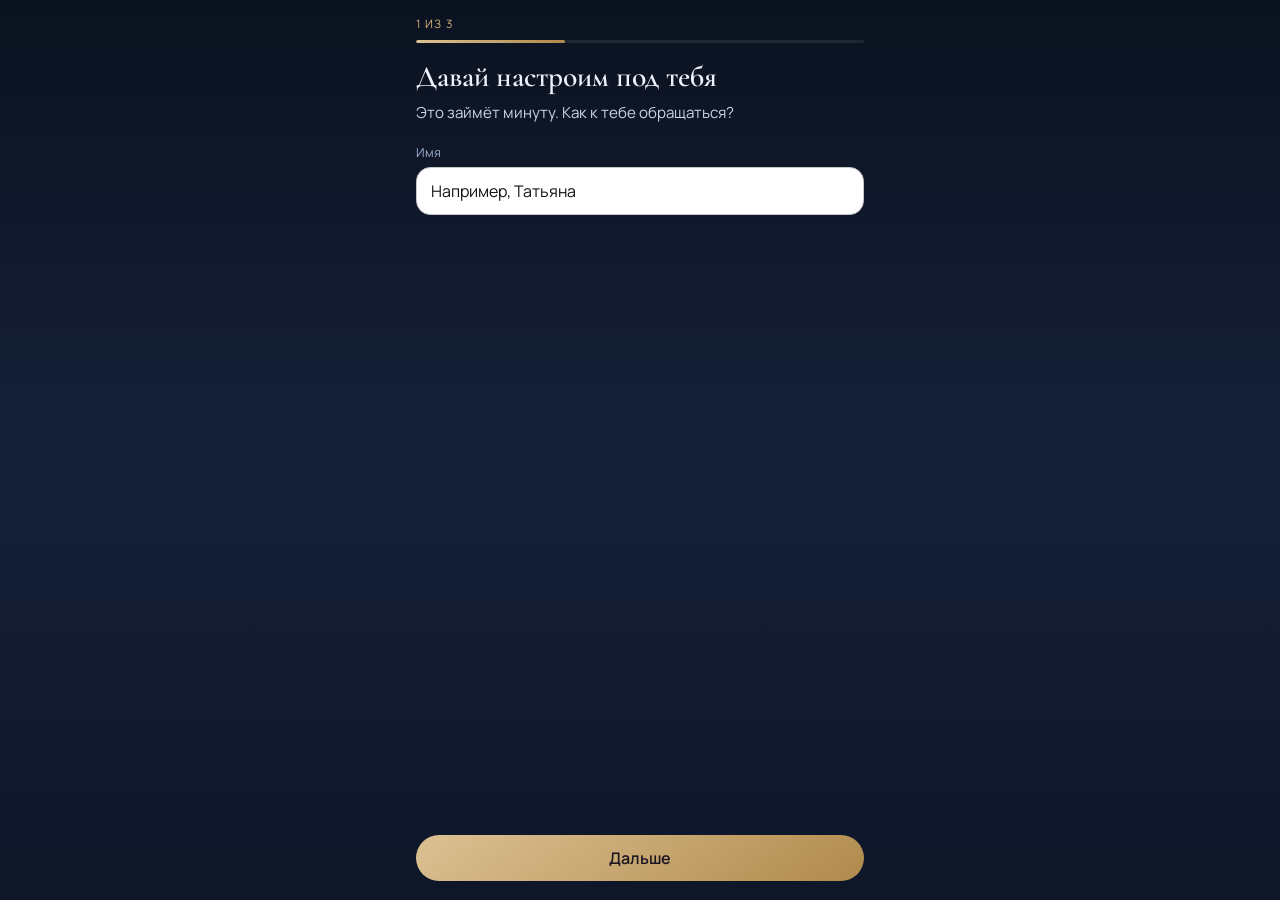
==== commit e9d82260: "Add YooKassa shopId and payment delivery scaffolding. Co-authored-by: Cursor <cursoragent@cursor.com" ====
--- a/index.html
+++ b/index.html
@@ -4,7 +4,7 @@
   <meta charset="UTF-8" />
   <meta name="viewport" content="width=device-width, initial-scale=1, viewport-fit=cover" />
   <meta name="theme-color" content="#121a2e" />
-  <meta name="description" content="Сонное царство — толкование снов, числа по дате рождения, луна и практики ко сну" />
+  <meta name="description" content="Сонное царство — натальная карта по дате, времени и городу, числа, толкование снов и 3 бесплатных вопроса" />
   <meta name="apple-mobile-web-app-capable" content="yes" />
   <meta name="apple-mobile-web-app-status-bar-style" content="black-translucent" />
   <meta name="apple-mobile-web-app-title" content="Сонное царство" />
@@ -86,8 +86,8 @@
     <section class="view" id="view-numbers" data-view="numbers">
       <header class="page-head">
         <div>
-          <p class="eyebrow">По дате рождения</p>
-          <h1 class="page-title">Твои числа</h1>
+          <p class="eyebrow">Дата · время · город</p>
+          <h1 class="page-title">Карта и числа</h1>
         </div>
       </header>
       <div class="scroll-pad" id="numbers-root"></div>
@@ -160,7 +160,7 @@
     </button>
     <button type="button" class="tab" data-nav="numbers">
       <svg viewBox="0 0 24 24" width="16" height="16" fill="none" stroke="currentColor" stroke-width="1.8"><circle cx="12" cy="12" r="8.5"/><path d="M12 7v5l3 2"/></svg>
-      <span>Числа</span>
+      <span>Карта</span>
     </button>
     <button type="button" class="tab" data-nav="profile">
       <svg viewBox="0 0 24 24" width="16" height="16" fill="none" stroke="currentColor" stroke-width="1.8"><circle cx="12" cy="8" r="3.5"/><path d="M5 19a7 7 0 0 1 14 0"/></svg>
@@ -188,11 +188,16 @@
         ["data/sleep-calc.js", "sleep-calc.js"],
         ["data/moon-tips.js", "moon-tips.js"],
         ["data/numerology.js", "numerology.js"],
+        ["data/paid-content.js", "paid-content.js"],
+        ["data/yookassa.js", "yookassa.js"],
+        ["data/cities.js", "cities.js"],
+        ["vendor/astronomy.browser.min.js", "astronomy.browser.min.js"],
         ["js/storage.js", "storage.js"],
         ["js/moon.js", "moon.js"],
         ["js/notifications.js", "notifications.js"],
         ["js/engine.js", "engine.js"],
         ["js/numerology.js", "numerology-engine.js"],
+        ["js/natal.js", "natal.js"],
         ["js/app.js", "app.js"]
       ];
       function load(i) {
--- a/styles.css
+++ b/styles.css
@@ -358,10 +358,50 @@
 
 .field {
   width: 100%; margin: .35rem 0 .8rem; padding: .75rem .9rem;
-  border-radius: .9rem; border: 1px solid var(--line); background: rgba(255,255,255,.04);
-  color: var(--text); font: inherit; outline: none;
-}
-.field:focus { border-color: rgba(212,176,122,.5); }
+  border-radius: .9rem; border: 1px solid #c8c8c8; background: #fff;
+  color: #111; font: inherit; outline: none;
+  -webkit-text-fill-color: #111;
+  color-scheme: light;
+}
+.field:focus { border-color: #b08a4c; box-shadow: 0 0 0 2px rgba(176,138,76,.25); }
+.field:disabled {
+  background: #f0f0f0; color: #555; -webkit-text-fill-color: #555;
+}
+select.field {
+  background-color: #fff;
+  color: #111;
+  -webkit-text-fill-color: #111;
+}
+select.field option,
+select.field optgroup {
+  background: #fff;
+  color: #111;
+}
+.date-row .field,
+.time-row .field {
+  background: #fff;
+  color: #111;
+  -webkit-text-fill-color: #111;
+}
+.place-search { margin-bottom: .55rem; }
+.place-status { color: #9dcea8 !important; margin: -.35rem 0 .45rem !important; }
+.place-results {
+  margin: -.35rem 0 .65rem;
+  border: 1px solid #d0d0d0;
+  border-radius: .9rem;
+  background: #fff;
+  overflow: hidden;
+  max-height: 14rem;
+  overflow-y: auto;
+}
+.place-hit {
+  display: block; width: 100%; text-align: left;
+  appearance: none; border: none; border-bottom: 1px solid #eee;
+  background: #fff; color: #111; font: inherit; font-size: .9rem;
+  padding: .7rem .85rem; cursor: pointer;
+}
+.place-hit:last-child { border-bottom: none; }
+.place-hit:hover, .place-hit:focus { background: #f5f0e6; }
 .select-row { display: grid; grid-template-columns: 1fr 1fr; gap: .55rem; }
 
 .history-item {
@@ -553,8 +593,45 @@
   font-size: 1.85rem; font-weight: 600; line-height: 1.15;
 }
 .ob-lead { margin: 0 0 1rem; color: #c8d3e6; font-size: .95rem; line-height: 1.45; }
-.ob-next { width: 100%; margin-top: 1rem; flex-shrink: 0; }
+.ob-next { width: 100%; margin-top: 1.25rem; flex-shrink: 0; }
 .ob-reward { margin: .6rem 0 1rem; }
+.date-row {
+  display: grid;
+  grid-template-columns: .7fr 1.2fr 1fr;
+  gap: .45rem;
+  margin-bottom: .75rem;
+}
+.date-row.time-row { grid-template-columns: 1fr 1fr; }
+.date-row .field { margin-bottom: 0; }
+.natal-wheel-wrap {
+  margin: .75rem auto .35rem;
+  max-width: 26rem;
+}
+.natal-wheel-wrap--mini {
+  max-width: 16rem;
+  margin: .55rem auto .65rem;
+}
+.natal-wheel {
+  display: block;
+  width: 100%;
+  height: auto;
+  border-radius: 50%;
+  filter: drop-shadow(0 8px 24px rgba(0,0,0,.35));
+}
+.planet-table { display: grid; gap: .35rem; margin-top: .65rem; }
+.planet-row {
+  display: grid; grid-template-columns: .9fr 1.4fr .7fr; gap: .35rem;
+  align-items: baseline; font-size: .86rem;
+  padding: .35rem 0; border-bottom: 1px solid rgba(255,255,255,.06);
+}
+.ask-input { min-height: 4.5rem; resize: vertical; }
+.ask-bubble {
+  margin-top: .55rem; padding: .7rem .75rem;
+  border-radius: .85rem; background: rgba(255,255,255,.04);
+  border: 1px solid rgba(255,255,255,.08);
+}
+.ask-bubble p { margin: 0 0 .35rem; font-size: .88rem; line-height: 1.4; }
+.ask-bubble p:last-child { margin-bottom: 0; }
 
 /* Home / numbers */
 .install-banner {
